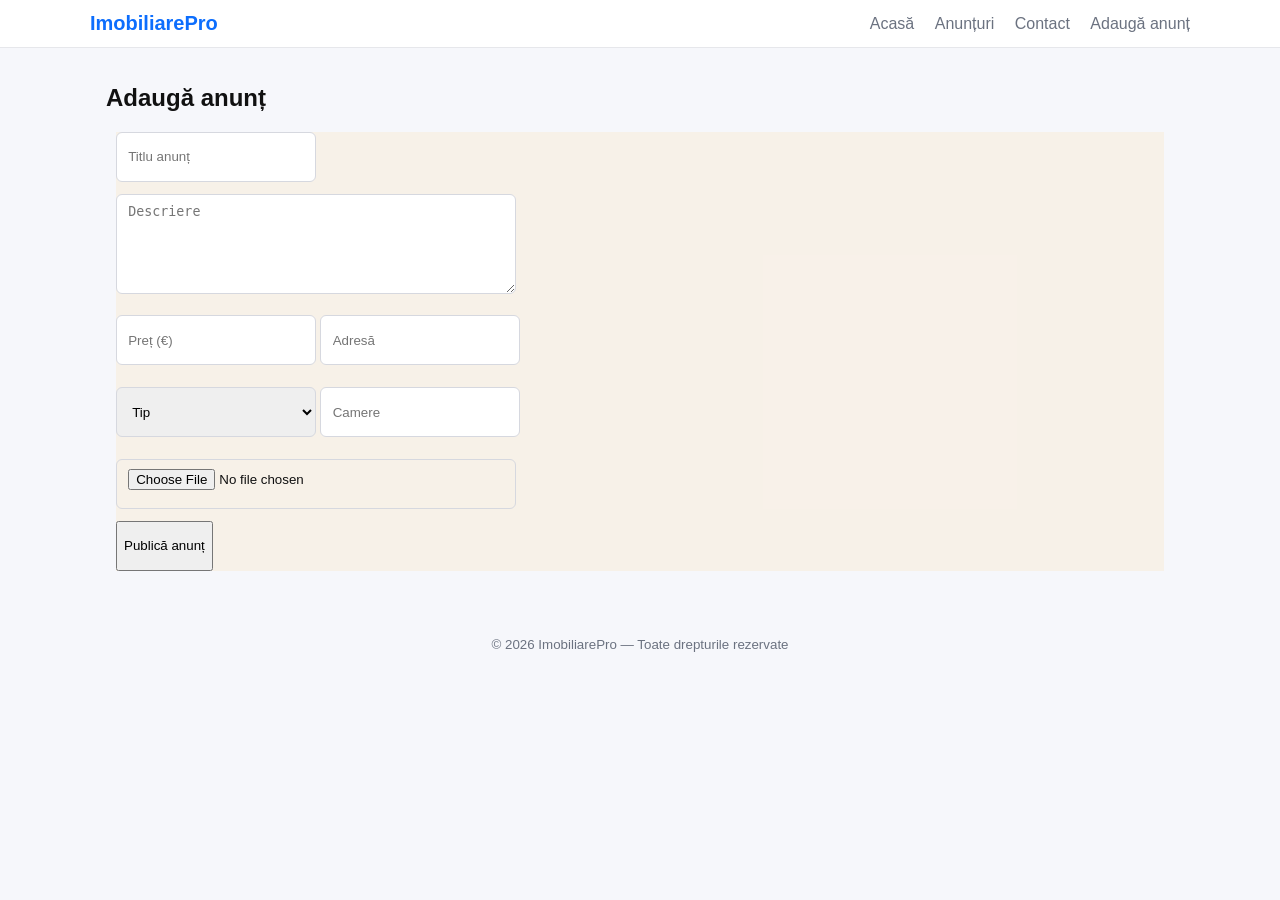
==== add-listing.html @ 3daa479d "Start form page" ====
<!DOCTYPE html>
<html lang="en">
<head>
    <meta charset="UTF-8">
    <meta http-equiv="X-UA-Compatible" content="IE=edge">
    <meta name="viewport" content="width=device-width, initial-scale=1.0">
    <title>Document</title>
    <link rel="stylesheet" href="Header-Style-and-footer.css">
    <link rel="stylesheet" href="Form-Style.css">
</head>
<body>
    <header class="site-header">
        <div class="container header-inner">
            <a class="logo" href="index.html">ImobiliarePro</a>
            <nav class="main-nav">
                <a href="Listing.html">Acasă</a>
                <a href="index.html">Anunțuri</a>
                <a href="index.html#contact">Contact</a>
                <a href="add-listing.html">Adaugă anunț</a>
            </nav>
        </div>
    </header>

    <main>
        <section class="container listings">
            <h2>Adaugă anunț</h2>
            <Form id ="addListingForm" class="Form">
                <input id ="Title" type="text" placeholder="Titlu anunț">
                <textarea id="Description" type="text" placeholder="Descriere"></textarea>
                <div>
                <input id="Price" type="number" placeholder="Preț (€)" min="0">
                <input id="Address" type="text" placeholder="Adresă">
                </div>
                <div>
                <select>
                    <option value="">Tip</option>
                    <option value="apartament">Apartament</option>
                    <option value="casa">Casă</option>
                </select>   
                <input id="Bedrooms" type="number" placeholder="Camere" min="1">
                </div>
                <input type="file" id="avatar" name="avatar" accept="image/png, image/jpeg" />
                <button class="btn-sub" type="submit">Publică anunț</button>
            </Form>
        </section>
    </main>

    <footer class="site-footer">
        <div class="container">
            <small>© 2026 ImobiliarePro — Toate drepturile rezervate</small>
        </div>
    </footer>

    <script src="script.js"></script>
</body>
</html>
---- Header-Style-and-footer.css ----
:root{
  --bg:#f6f7fb;
  --accent:#0d6efd;
  --muted:#6b7280;
  --card:#ffffff;
  --max-width:1100px;
}
*{box-sizing:border-box}
html,body
{height:100%}
body
{font-family:Segoe UI,Roboto,Arial,sans-serif;
    margin:0;
    background:var(--bg);
    color:#111}
.container{
  max-width:var(--max-width);
  margin:0 auto;
  padding:1rem}
.site-header
{background:#fff;
    border-bottom:1px solid #e6e7eb}
.header-inner
{display:flex;
    align-items:center;
    justify-content:space-between;
    padding:0.75rem 0}
.logo
{font-weight:700;color:var(--accent);
    text-decoration:none;
    font-size:1.25rem}
.main-nav a
{margin-left:1rem;
    color:var(--muted);
    text-decoration:none}
.main-nav a:hover{
  text-underline-position: under;
  text-decoration: underline;
  text-underline-offset: 0px;
  text-decoration-style: wavy;
}
.site-footer{
  padding:1.25rem 0;
  color:var(--muted);
  text-align:center;
}
---- Form-Style.css ----
form input,
form textarea,
form select,
form button {
  display: block;
  box-sizing: border-box;
  margin-bottom: 0.75rem;
  margin-top: 0.6rem;
  height: 50px;
  
}
form{
    background-color: rgba(250, 235, 215, 0.514);
    margin: 10px;
}
form input  {
    padding: 0.6rem 0.7rem;
    border: 1px solid #d6d8df;
    border-radius: 6px;
    width: 400px;
    border-style: double;
}
form #Price,
form #Address {
    display: inline-block;
    width: 200px;
    vertical-align: top;
}
form #Bedrooms
,form select{
    display :inline-block;
    width: 200px;
    

}
form select{
    padding: 0.6rem 0.7rem;
    border: 1px solid #d6d8df;
    border-radius: 6px;
    border-style: double;
}
form #Bedrooms{
    padding: 0.6rem 0.7rem;
    border: 1px solid #d6d8df;
    border-radius: 6px;
    
    border-style: double;
}
form #Description{
    padding: 0.6rem 0.7rem;
    border: 1px solid #d6d8df;
    border-radius: 6px;
    width: 400px;
    height: 100px;
    max-width: 400px;
    max-height: 200px;
    border-style: double;   
    text-align: left;
    vertical-align: text-top;
    


}
form #Title{
    padding: 0.6rem 0.7rem;
    border: 1px solid #d6d8df;
    border-radius: 6px;
    width: 200px;
    border-style: double; 
    max-width: 400px;  
}
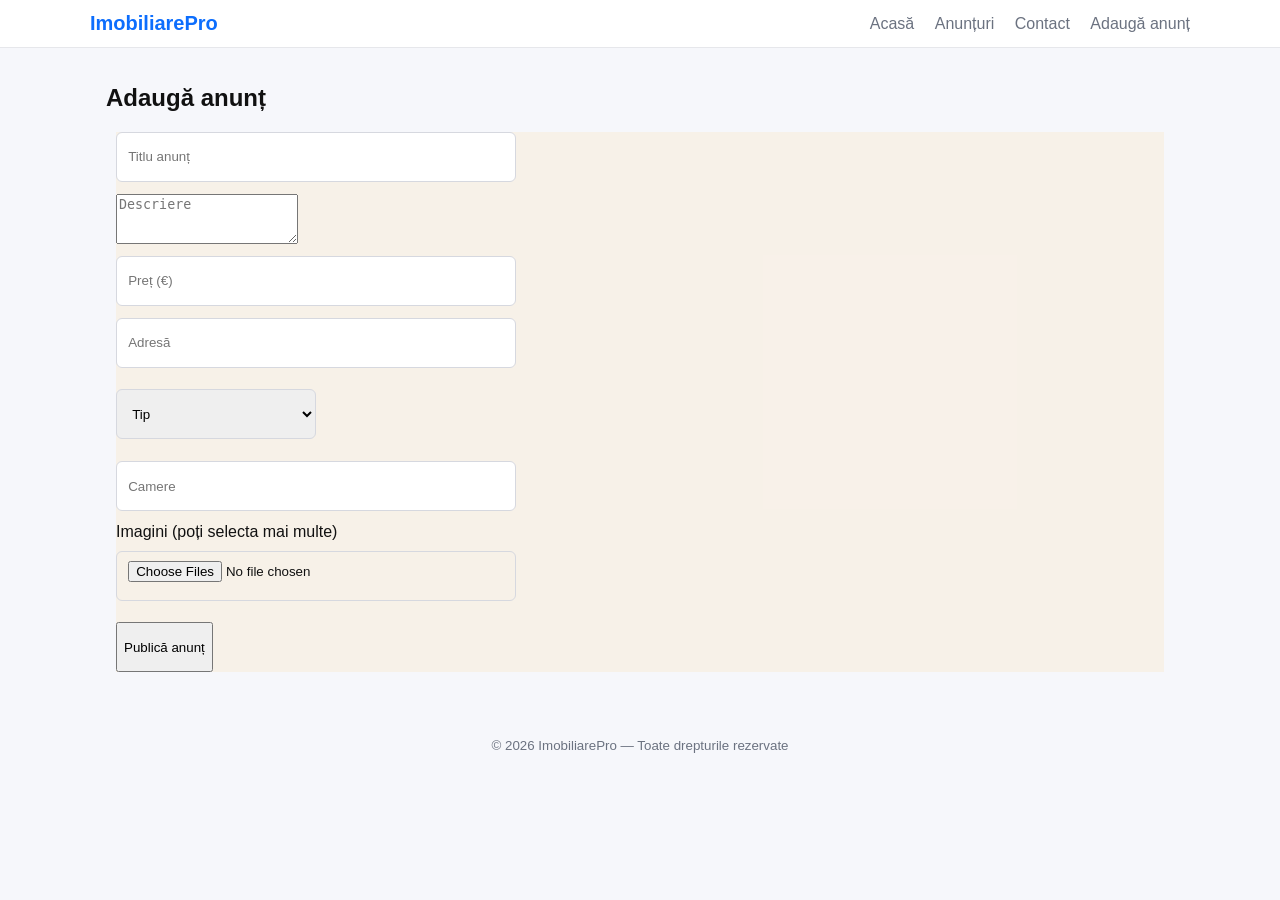
==== commit fb256f0d: "Product page desing and working product page" ====
--- a/add-listing.html
+++ b/add-listing.html
@@ -4,7 +4,7 @@
     <meta charset="UTF-8">
     <meta http-equiv="X-UA-Compatible" content="IE=edge">
     <meta name="viewport" content="width=device-width, initial-scale=1.0">
-    <title>Document</title>
+    <title>ImobiliarePro — Adaugă anunț</title>
     <link rel="stylesheet" href="Header-Style-and-footer.css">
     <link rel="stylesheet" href="Form-Style.css">
 </head>
@@ -24,24 +24,26 @@
     <main>
         <section class="container listings">
             <h2>Adaugă anunț</h2>
-            <Form id ="addListingForm" class="Form">
-                <input id ="Title" type="text" placeholder="Titlu anunț">
-                <textarea id="Description" type="text" placeholder="Descriere"></textarea>
+            <form id="addListingForm" class="Form">
+                <input id="title" type="text" placeholder="Titlu anunț" required>
+                <textarea id="description" placeholder="Descriere" required></textarea>
                 <div>
-                <input id="Price" type="number" placeholder="Preț (€)" min="0">
-                <input id="Address" type="text" placeholder="Adresă">
+                    <input id="price" type="number" placeholder="Preț (€)" min="0" required>
+                    <input id="location" type="text" placeholder="Adresă" required>
                 </div>
                 <div>
-                <select>
-                    <option value="">Tip</option>
-                    <option value="apartament">Apartament</option>
-                    <option value="casa">Casă</option>
-                </select>   
-                <input id="Bedrooms" type="number" placeholder="Camere" min="1">
+                    <select id="type">
+                        <option value="">Tip</option>
+                        <option value="apartament">Apartament</option>
+                        <option value="casa">Casă</option>
+                    </select>
+                    <input id="rooms" type="number" placeholder="Camere" min="1" required>
                 </div>
-                <input type="file" id="avatar" name="avatar" accept="image/png, image/jpeg" />
+                <label for="images">Imagini (poți selecta mai multe)</label>
+                <input type="file" id="images" name="images" accept="image/*" multiple />
+                <div id="imagePreview" class="image-preview"></div>
                 <button class="btn-sub" type="submit">Publică anunț</button>
-            </Form>
+            </form>
         </section>
     </main>
 
--- a/Form-Style.css
+++ b/Form-Style.css
@@ -69,3 +69,6 @@
     border-style: double; 
     max-width: 400px;  
 }
+
+.image-preview{display:flex;gap:0.5rem;margin-top:0.5rem}
+.preview-thumb{width:84px;height:64px;object-fit:cover;border-radius:6px;border:1px solid #ddd}
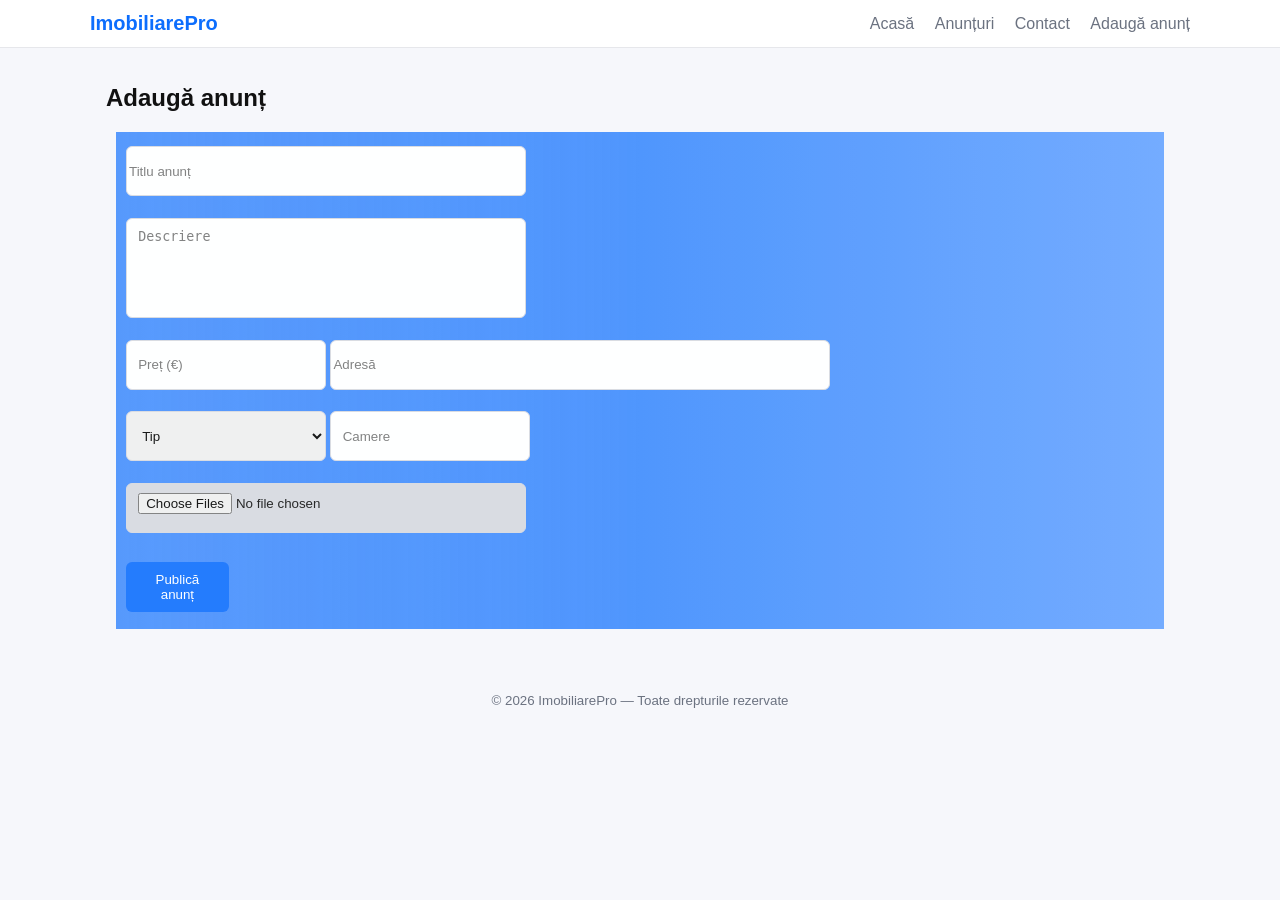
==== commit 92c0cedc: "Form style" ====
--- a/add-listing.html
+++ b/add-listing.html
@@ -1,5 +1,6 @@
 <!DOCTYPE html>
 <html lang="en">
+
 <head>
     <meta charset="UTF-8">
     <meta http-equiv="X-UA-Compatible" content="IE=edge">
@@ -8,6 +9,7 @@
     <link rel="stylesheet" href="Header-Style-and-footer.css">
     <link rel="stylesheet" href="Form-Style.css">
 </head>
+
 <body>
     <header class="site-header">
         <div class="container header-inner">
@@ -39,7 +41,6 @@
                     </select>
                     <input id="rooms" type="number" placeholder="Camere" min="1" required>
                 </div>
-                <label for="images">Imagini (poți selecta mai multe)</label>
                 <input type="file" id="images" name="images" accept="image/*" multiple />
                 <div id="imagePreview" class="image-preview"></div>
                 <button class="btn-sub" type="submit">Publică anunț</button>
@@ -55,4 +56,5 @@
 
     <script src="script.js"></script>
 </body>
+
 </html>
--- a/Header-Style-and-footer.css
+++ b/Header-Style-and-footer.css
@@ -1,47 +1,67 @@
-:root{
-  --bg:#f6f7fb;
-  --accent:#0d6efd;
-  --muted:#6b7280;
-  --card:#ffffff;
-  --max-width:1100px;
+:root {
+  --bg: #f6f7fb;
+  --accent: #0d6efd;
+  --muted: #6b7280;
+  --card: #ffffff;
+  --max-width: 1100px;
 }
-*{box-sizing:border-box}
-html,body
-{height:100%}
-body
-{font-family:Segoe UI,Roboto,Arial,sans-serif;
-    margin:0;
-    background:var(--bg);
-    color:#111}
-.container{
-  max-width:var(--max-width);
-  margin:0 auto;
-  padding:1rem}
-.site-header
-{background:#fff;
-    border-bottom:1px solid #e6e7eb}
-.header-inner
-{display:flex;
-    align-items:center;
-    justify-content:space-between;
-    padding:0.75rem 0}
-.logo
-{font-weight:700;color:var(--accent);
-    text-decoration:none;
-    font-size:1.25rem}
-.main-nav a
-{margin-left:1rem;
-    color:var(--muted);
-    text-decoration:none}
-.main-nav a:hover{
+
+* {
+  box-sizing: border-box
+}
+
+html,
+body {
+  height: 100%
+}
+
+body {
+  font-family: Segoe UI, Roboto, Arial, sans-serif;
+  margin: 0;
+  background: var(--bg);
+  color: #111
+}
+
+.container {
+  max-width: var(--max-width);
+  margin: 0 auto;
+  padding: 1rem
+}
+
+.site-header {
+  background: #fff;
+  border-bottom: 1px solid #e6e7eb
+}
+
+.header-inner {
+  display: flex;
+  align-items: center;
+  justify-content: space-between;
+  padding: 0.75rem 0
+}
+
+.logo {
+  font-weight: 700;
+  color: var(--accent);
+  text-decoration: none;
+  font-size: 1.25rem
+}
+
+.main-nav a {
+  margin-left: 1rem;
+  color: var(--muted);
+  text-decoration: none
+}
+
+.main-nav a:hover {
   text-underline-position: under;
   text-decoration: underline;
   text-underline-offset: 0px;
   text-decoration-style: wavy;
 }
-.site-footer{
-  padding:1.25rem 0;
-  color:var(--muted);
-  text-align:center;
-}
 
+.site-footer {
+  padding: 1.25rem 0;
+  color: var(--muted);
+  text-align: center;
+}
--- a/Form-Style.css
+++ b/Form-Style.css
@@ -1,52 +1,85 @@
+root {
+    --bg: #f6f7fb;
+    --accent: #0d6efd;
+    --muted: #6b7280;
+    --card: #ffffff;
+    --max-width: 1100px;
+}
+
 form input,
 form textarea,
 form select,
 form button {
-  display: block;
-  box-sizing: border-box;
-  margin-bottom: 0.75rem;
-  margin-top: 0.6rem;
-  height: 50px;
-  
+
+
+    margin-bottom: 0.75rem;
+    margin-top: 0.6rem;
+    height: 50px;
+
 }
-form{
-    background-color: rgba(250, 235, 215, 0.514);
+
+form {
+    padding: 5px 10px;
+    background: linear-gradient(to right, #0d6dfdc1, #3d8bfd, #66a3ff);
     margin: 10px;
+    opacity: 0.9;
+
+
 }
-form input  {
-    padding: 0.6rem 0.7rem;
+
+form textarea {
+    display: block;
+    resize: none;
+    border-radius: 6px;
+}
+
+form input {
+    /* padding: 0.6rem 0.7rem; */
     border: 1px solid #d6d8df;
     border-radius: 6px;
     width: 400px;
     border-style: double;
 }
-form #Price,
-form #Address {
+
+form #price,
+form #location {
+    display: inline-block;
+    width: 500px;
+    vertical-align: top;
+}
+
+form #rooms,
+form select {
     display: inline-block;
     width: 200px;
-    vertical-align: top;
-}
-form #Bedrooms
-,form select{
-    display :inline-block;
-    width: 200px;
-    
+
 
 }
-form select{
+
+form select {
     padding: 0.6rem 0.7rem;
     border: 1px solid #d6d8df;
     border-radius: 6px;
     border-style: double;
 }
-form #Bedrooms{
+
+form #rooms {
     padding: 0.6rem 0.7rem;
     border: 1px solid #d6d8df;
     border-radius: 6px;
-    
+    border-style: double;
+    width: 200px;
+}
+
+form #price {
+    padding: 0.6rem 0.7rem;
+    border: 1px solid #d6d8df;
+    border-radius: 6px;
+    width: 200px;
     border-style: double;
 }
-form #Description{
+
+form #description {
     padding: 0.6rem 0.7rem;
     border: 1px solid #d6d8df;
     border-radius: 6px;
@@ -54,21 +87,52 @@
     height: 100px;
     max-width: 400px;
     max-height: 200px;
-    border-style: double;   
+    border-style: double;
     text-align: left;
     vertical-align: text-top;
-    
+
 
 
 }
-form #Title{
+
+form #Title {
     padding: 0.6rem 0.7rem;
     border: 1px solid #d6d8df;
     border-radius: 6px;
     width: 200px;
-    border-style: double; 
-    max-width: 400px;  
+    border-style: double;
+    max-width: 400px;
 }
 
-.image-preview{display:flex;gap:0.5rem;margin-top:0.5rem}
-.preview-thumb{width:84px;height:64px;object-fit:cover;border-radius:6px;border:1px solid #ddd}
+.image-preview {
+    display: flex;
+    gap: 0.5rem;
+    margin-top: 0.5rem
+}
+
+.preview-thumb {
+    width: 84px;
+    height: 64px;
+    object-fit: cover;
+    border-radius: 6px;
+    border: 1px solid #ddd
+}
+
+button {
+    background-color: var(--accent);
+    color: white;
+    padding: 0.6rem 0.7rem;
+    border: none;
+    cursor: pointer;
+    width: 10%;
+    border-radius: 6px;
+}
+
+form #images {
+    background-color: #d6d8df;
+    padding: 0.6rem 0.7rem;
+    border: 1px solid #d6d8df;
+    border-radius: 6px;
+    width: 400px;
+    border-style: double;
+}
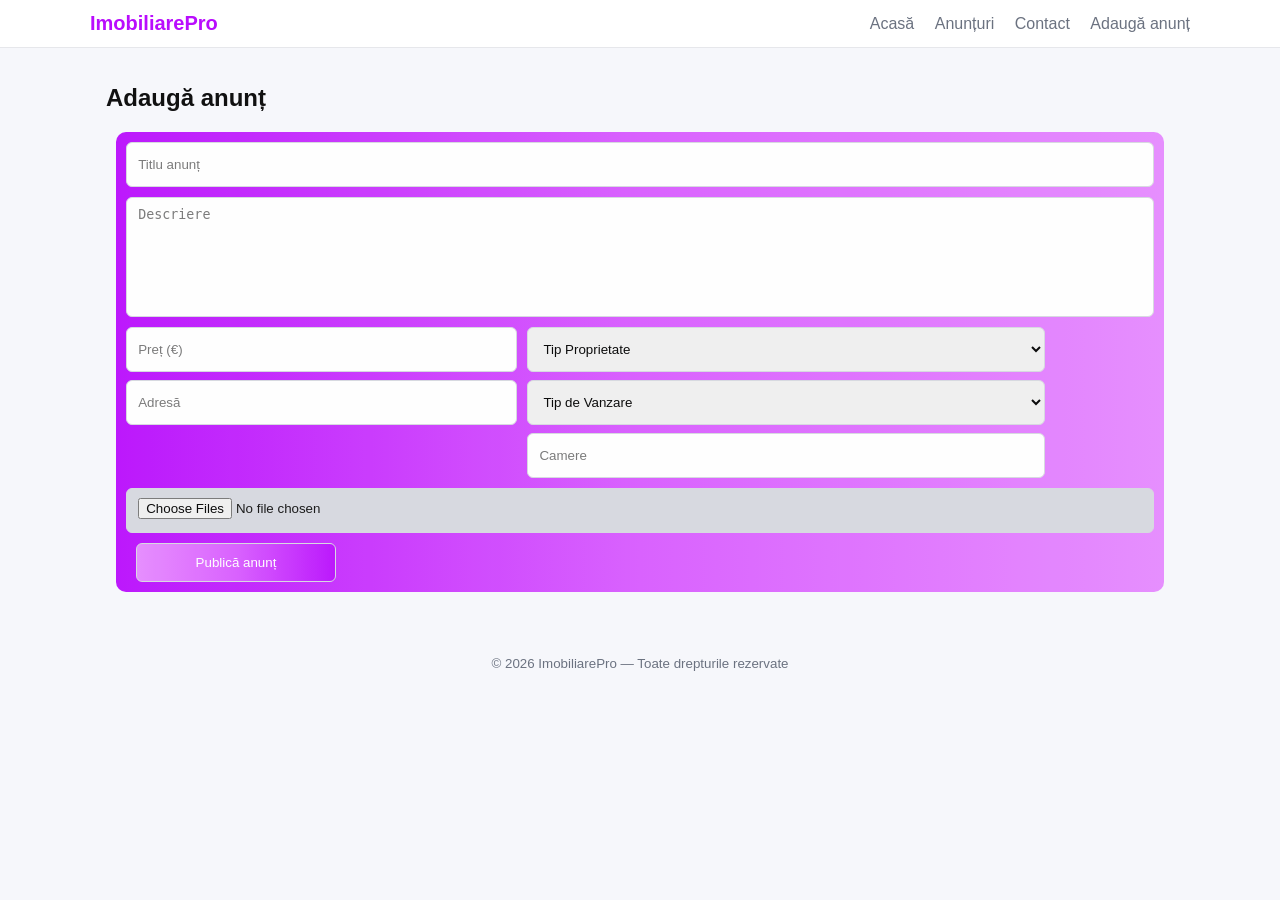
==== commit 9be9ca59: "incercare de a lua datele din baza de date" ====
--- a/add-listing.html
+++ b/add-listing.html
@@ -35,9 +35,15 @@
                 </div>
                 <div>
                     <select id="type">
-                        <option value="">Tip</option>
+                        <option value="">Tip Proprietate</option>
                         <option value="apartament">Apartament</option>
                         <option value="casa">Casă</option>
+                    </select>
+                     <select id="selling-type">
+                        <option value="">Tip de Vanzare</option>
+                        <option value="De vânzare">De vânzare</option>
+                        <option value="De închiriat">De închiriat</option>
+                        <option value="De închiriat/De vânzare">De închiriat/De vânzare</option>
                     </select>
                     <input id="rooms" type="number" placeholder="Camere" min="1" required>
                 </div>
--- a/Header-Style-and-footer.css
+++ b/Header-Style-and-footer.css
@@ -1,6 +1,6 @@
 :root {
   --bg: #f6f7fb;
-  --accent: #0d6efd;
+    --accent: #b90dfd;
   --muted: #6b7280;
   --card: #ffffff;
   --max-width: 1100px;
@@ -64,4 +64,42 @@
   padding: 1.25rem 0;
   color: var(--muted);
   text-align: center;
+}
+
+@media (max-width: 480px) {
+
+  .logo {
+    font-size: 1.1rem;
+  }
+
+  .main-nav a {
+    font-size: 0.9rem;
+  }
+
+}
+
+@media (max-width: 768px) {
+
+  .header-inner {
+    flex-direction: column;
+    align-items: center;
+  }
+
+  .main-nav {
+    width: 100%;
+    flex-direction: column;
+    align-items: center;
+    gap: 0.5rem;
+    margin-top: 0.5rem;
+  }
+
+  .main-nav a {
+    width: 100%;
+    padding: 0.5rem 0;
+  }
+
+  .container {
+    padding: 0.75rem;
+  }
+
 }
--- a/Form-Style.css
+++ b/Form-Style.css
@@ -1,113 +1,99 @@
-root {
+:root {
     --bg: #f6f7fb;
-    --accent: #0d6efd;
+    --accent: #b90dfd;
     --muted: #6b7280;
     --card: #ffffff;
     --max-width: 1100px;
 }
 
+form {
+    padding: 10px;
+    background: linear-gradient(to right, #b90dfd, #d85bff, #e68aff);
+    margin: 10px;
+    opacity: 0.95;
+    border-radius: 10px;
+    display: flex;
+    flex-wrap: wrap;
+    gap: 10px;
+}
+
 form input,
 form textarea,
-form select,
-form button {
+form select {
+    margin: 0;
+    height: 45px;
+    border: 1px solid #d6d8df;
+    border-radius: 6px;
+    border-style: double;
+    padding: 0.6rem 0.7rem;
+    width: 100%;
+}
+form select {
+    margin-bottom: 0.5rem;
+}
 
+form textarea {
+    height: 100px;
+    resize: none;
+}
 
-    margin-bottom: 0.75rem;
-    margin-top: 0.6rem;
-    height: 50px;
+form #Title {
+    flex: 1 1 200px;
+}
+
+form #location {
+    flex: 1 1 300px;
+}
+
+form #price {
+    flex: 1 1 150px;
+    margin-bottom: 0.5rem;
 
 }
 
-form {
-    padding: 5px 10px;
-    background: linear-gradient(to right, #0d6dfdc1, #3d8bfd, #66a3ff);
-    margin: 10px;
-    opacity: 0.9;
-
-
-}
-
-form textarea {
-    display: block;
-    resize: none;
-    border-radius: 6px;
-}
-
-form input {
-    /* padding: 0.6rem 0.7rem; */
-    border: 1px solid #d6d8df;
-    border-radius: 6px;
-    width: 400px;
-    border-style: double;
-}
-
-form #price,
-form #location {
-    display: inline-block;
-    width: 500px;
-    vertical-align: top;
-}
-
-form #rooms,
-form select {
-    display: inline-block;
-    width: 200px;
-
-
+form #rooms {
+    flex: 1 1 120px;
 }
 
 form select {
-    padding: 0.6rem 0.7rem;
-    border: 1px solid #d6d8df;
-    border-radius: 6px;
-    border-style: double;
-}
-
-form #rooms {
-    padding: 0.6rem 0.7rem;
-    border: 1px solid #d6d8df;
-    border-radius: 6px;
-    border-style: double;
-    width: 200px;
-}
-
-form #price {
-    padding: 0.6rem 0.7rem;
-    border: 1px solid #d6d8df;
-    border-radius: 6px;
-    width: 200px;
-    border-style: double;
+    flex: 1 1 150px;
 }
 
 form #description {
-    padding: 0.6rem 0.7rem;
-    border: 1px solid #d6d8df;
-    border-radius: 6px;
-    width: 400px;
-    height: 100px;
-    max-width: 400px;
-    max-height: 200px;
-    border-style: double;
-    text-align: left;
-    vertical-align: text-top;
-
-
-
+    flex: 1 1 100%;
+    height: 120px;
 }
 
-form #Title {
-    padding: 0.6rem 0.7rem;
+form #images {
+    flex: 1 1 100%;
+    background-color: #d6d8df;
+}
+
+button {
+     background: linear-gradient(to left, #b90dfd, #d85bff, #e68aff);
+    color: white;
+    padding: 0.7rem;
     border: 1px solid #d6d8df;
+    cursor: pointer;
     border-radius: 6px;
-    width: 200px;
-    border-style: double;
-    max-width: 400px;
+    flex: 1 1 150px;
+    max-width: 200px;
+    transition: transform 0.3s ease-in-out;
+    
 }
+button:active {
+    scale:1.02;
+}
+button:hover {
+   box-shadow: 0 4px 8px rgba(0, 0, 0, 0.2);
+}
+
 
 .image-preview {
     display: flex;
     gap: 0.5rem;
-    margin-top: 0.5rem
+    margin-top: 0.5rem;
+    flex-wrap: wrap;
 }
 
 .preview-thumb {
@@ -115,24 +101,32 @@
     height: 64px;
     object-fit: cover;
     border-radius: 6px;
-    border: 1px solid #ddd
+    border: 1px solid #ddd;
 }
 
-button {
-    background-color: var(--accent);
-    color: white;
-    padding: 0.6rem 0.7rem;
-    border: none;
-    cursor: pointer;
-    width: 10%;
-    border-radius: 6px;
+@media (max-width: 768px) {
+    form {
+        flex-direction: column;
+    }
+
+    button {
+        width: 40%;
+        max-height: 50px;
+    }
 }
 
-form #images {
-    background-color: #d6d8df;
-    padding: 0.6rem 0.7rem;
-    border: 1px solid #d6d8df;
-    border-radius: 6px;
-    width: 400px;
-    border-style: double;
+@media (max-width: 480px) {
+
+    form input,
+    form select,
+    form textarea {
+        font-size: 0.9rem;
+    }
+
+    form #price,
+    form #rooms,
+    form select {
+        margin-bottom: 1rem;
+    }
+
 }
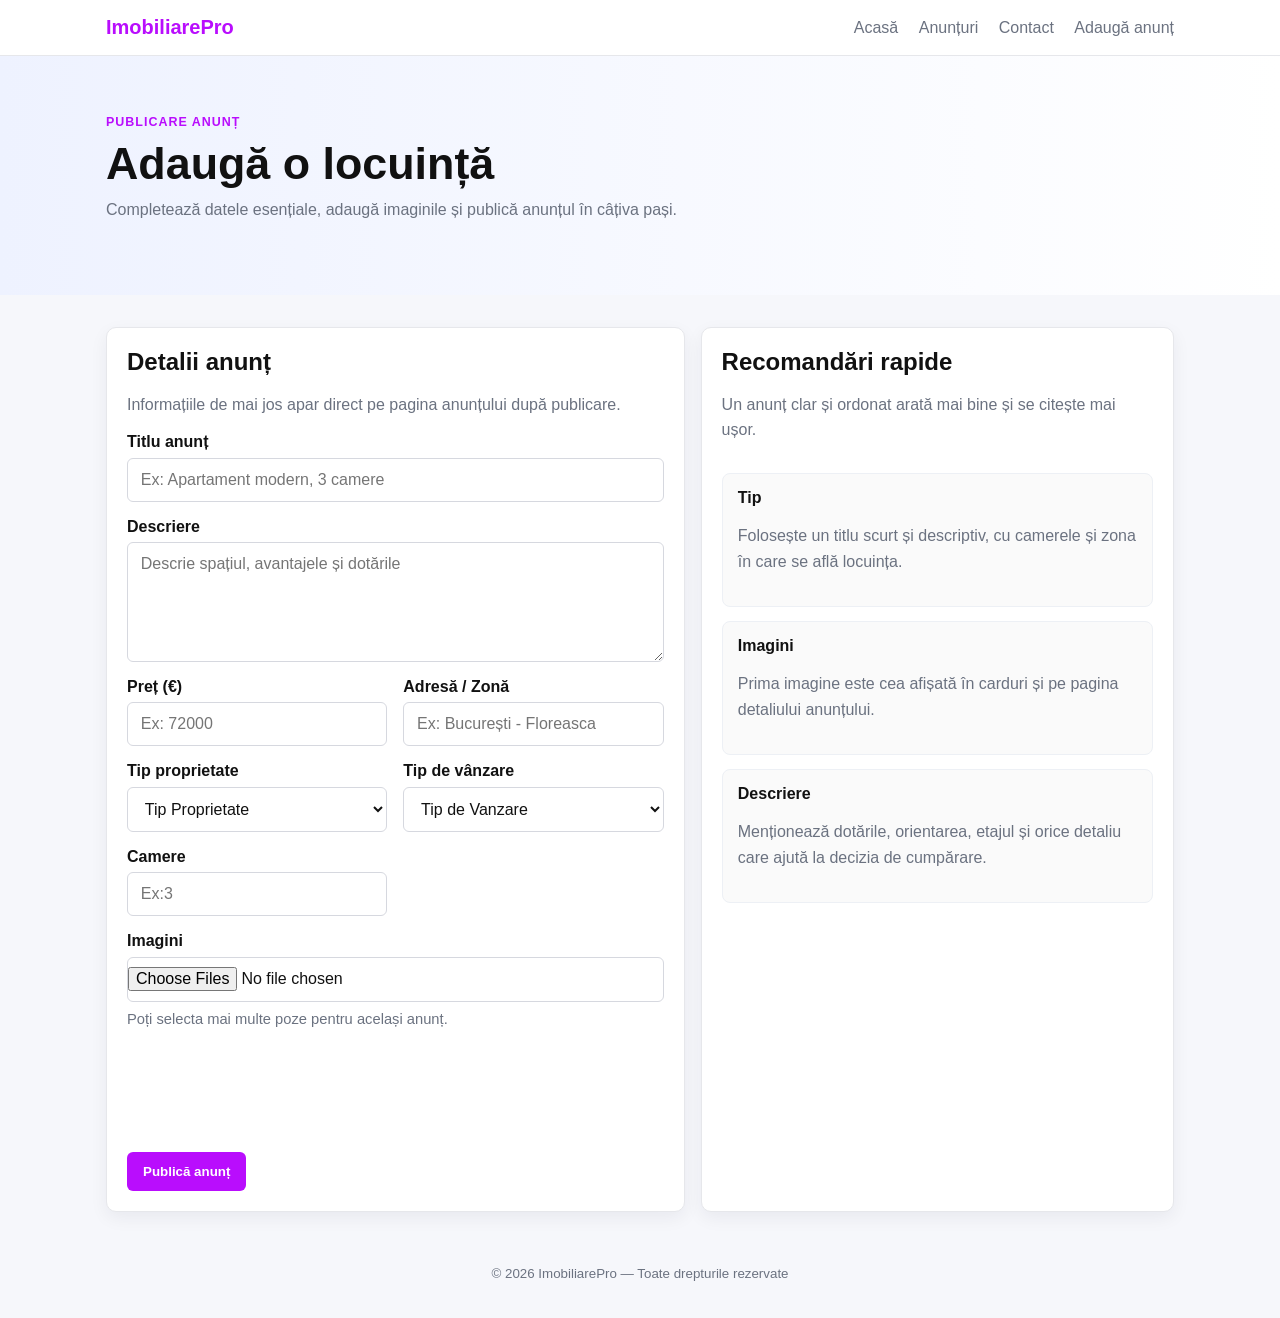
==== commit 58df0c71: "Desing mai bun la form si la Termeni si conditi" ====
--- a/add-listing.html
+++ b/add-listing.html
@@ -1,5 +1,5 @@
 <!DOCTYPE html>
-<html lang="en">
+<html lang="ro">
 
 <head>
     <meta charset="UTF-8">
@@ -15,8 +15,8 @@
         <div class="container header-inner">
             <a class="logo" href="index.html">ImobiliarePro</a>
             <nav class="main-nav">
-                <a href="Listing.html">Acasă</a>
-                <a href="index.html">Anunțuri</a>
+                <a href="index.html">Acasă</a>
+                <a href="Buy.html">Anunțuri</a>
                 <a href="index.html#contact">Contact</a>
                 <a href="add-listing.html">Adaugă anunț</a>
             </nav>
@@ -24,33 +24,103 @@
     </header>
 
     <main>
-        <section class="container listings">
-            <h2>Adaugă anunț</h2>
-            <form id="addListingForm" class="Form">
-                <input id="title" type="text" placeholder="Titlu anunț" required>
-                <textarea id="description" placeholder="Descriere" required></textarea>
-                <div>
-                    <input id="price" type="number" placeholder="Preț (€)" min="0" required>
-                    <input id="location" type="text" placeholder="Adresă" required>
+        <section class="hero form-hero">
+            <div class="container">
+                <span class="hero-kicker">Publicare anunț</span>
+                <h1>Adaugă o locuință</h1>
+                <p class="lead">Completează datele esențiale, adaugă imaginile și publică anunțul în câțiva pași.</p>
+            </div>
+        </section>
+
+        <section class="container form-layout">
+            <article class="form-card">
+                <div class="section-head">
+                    <h2>Detalii anunț</h2>
+                    <p>Informațiile de mai jos apar direct pe pagina anunțului după publicare.</p>
                 </div>
-                <div>
-                    <select id="type">
-                        <option value="">Tip Proprietate</option>
-                        <option value="apartament">Apartament</option>
-                        <option value="casa">Casă</option>
-                    </select>
-                     <select id="selling-type">
-                        <option value="">Tip de Vanzare</option>
-                        <option value="De vânzare">De vânzare</option>
-                        <option value="De închiriat">De închiriat</option>
-                        <option value="De închiriat/De vânzare">De închiriat/De vânzare</option>
-                    </select>
-                    <input id="rooms" type="number" placeholder="Camere" min="1" required>
+
+                <form id="addListingForm" class="listing-form">
+                    <div class="field field-full">
+                        <label for="title">Titlu anunț</label>
+                        <input id="title" type="text" placeholder="Ex: Apartament modern, 3 camere" required>
+                    </div>
+
+                    <div class="field field-full">
+                        <label for="description">Descriere</label>
+                        <textarea id="description" placeholder="Descrie spațiul, avantajele și dotările" required></textarea>
+                    </div>
+
+                    <div class="field">
+                        <label for="price">Preț (€)</label>
+                        <input id="price" type="number" placeholder="Ex: 72000" min="0" required>
+                    </div>
+
+                    <div class="field">
+                        <label for="location">Adresă / Zonă</label>
+                        <input id="location" type="text" placeholder="Ex: București - Floreasca" required>
+                    </div>
+
+                    <div class="field">
+                        <label for="type">Tip proprietate</label>
+                        <select id="type">
+                            <option value="">Tip Proprietate</option>
+                            <option value="apartament">Apartament</option>
+                            <option value="casa">Casă</option>
+                        </select>
+                    </div>
+
+                    <div class="field">
+                        <label for="selling-type">Tip de vânzare</label>
+                        <select id="selling-type">
+                            <option value="">Tip de Vanzare</option>
+                            <option value="De vânzare">De vânzare</option>
+                            <option value="De închiriat">De închiriat</option>
+                            <option value="De închiriat/De vânzare">De închiriat/De vânzare</option>
+                        </select>
+                    </div>
+
+                    <div class="field">
+                        <label for="rooms">Camere</label>
+                        <input id="rooms" type="number" placeholder="Ex:3" min="1" required>
+                    </div>
+
+                    <div class="field field-full">
+                        <label for="images">Imagini</label>
+                        <input type="file" id="images" name="images" accept="image/*" multiple />
+                        <p class="field-note">Poți selecta mai multe poze pentru același anunț.</p>
+                    </div>
+
+                    <div class="field field-full">
+                        <div id="imagePreview" class="image-preview"></div>
+                    </div>
+
+                    <div class="field field-full form-actions">
+                        <button class="btn-sub" type="submit">Publică anunț</button>
+                    </div>
+                </form>
+            </article>
+
+            <aside class="form-card info-card">
+                <div class="section-head">
+                    <h2>Recomandări rapide</h2>
+                    <p>Un anunț clar și ordonat arată mai bine și se citește mai ușor.</p>
                 </div>
-                <input type="file" id="images" name="images" accept="image/*" multiple />
-                <div id="imagePreview" class="image-preview"></div>
-                <button class="btn-sub" type="submit">Publică anunț</button>
-            </form>
+
+                <div class="tip-box">
+                    <strong>Tip</strong>
+                    <p>Folosește un titlu scurt și descriptiv, cu camerele și zona în care se află locuința.</p>
+                </div>
+
+                <div class="tip-box">
+                    <strong>Imagini</strong>
+                    <p>Prima imagine este cea afișată în carduri și pe pagina detaliului anunțului.</p>
+                </div>
+
+                <div class="tip-box">
+                    <strong>Descriere</strong>
+                    <p>Menționează dotările, orientarea, etajul și orice detaliu care ajută la decizia de cumpărare.</p>
+                </div>
+            </aside>
         </section>
     </main>
 
--- a/Form-Style.css
+++ b/Form-Style.css
@@ -1,132 +1,212 @@
 :root {
-    --bg: #f6f7fb;
-    --accent: #b90dfd;
-    --muted: #6b7280;
-    --card: #ffffff;
-    --max-width: 1100px;
-}
-
-form {
-    padding: 10px;
-    background: linear-gradient(to right, #b90dfd, #d85bff, #e68aff);
-    margin: 10px;
-    opacity: 0.95;
-    border-radius: 10px;
-    display: flex;
-    flex-wrap: wrap;
-    gap: 10px;
-}
-
-form input,
-form textarea,
-form select {
-    margin: 0;
-    height: 45px;
-    border: 1px solid #d6d8df;
-    border-radius: 6px;
-    border-style: double;
-    padding: 0.6rem 0.7rem;
-    width: 100%;
-}
-form select {
-    margin-bottom: 0.5rem;
-}
-
-form textarea {
-    height: 100px;
-    resize: none;
-}
-
-form #Title {
-    flex: 1 1 200px;
-}
-
-form #location {
-    flex: 1 1 300px;
-}
-
-form #price {
-    flex: 1 1 150px;
-    margin-bottom: 0.5rem;
-
-}
-
-form #rooms {
-    flex: 1 1 120px;
-}
-
-form select {
-    flex: 1 1 150px;
-}
-
-form #description {
-    flex: 1 1 100%;
-    height: 120px;
-}
-
-form #images {
-    flex: 1 1 100%;
-    background-color: #d6d8df;
-}
-
-button {
-     background: linear-gradient(to left, #b90dfd, #d85bff, #e68aff);
-    color: white;
-    padding: 0.7rem;
-    border: 1px solid #d6d8df;
-    cursor: pointer;
-    border-radius: 6px;
-    flex: 1 1 150px;
-    max-width: 200px;
-    transition: transform 0.3s ease-in-out;
-    
-}
-button:active {
-    scale:1.02;
-}
-button:hover {
-   box-shadow: 0 4px 8px rgba(0, 0, 0, 0.2);
-}
-
+  --bg: #f6f7fb;
+  --accent: #b90dfd;
+  --muted: #6b7280;
+  --card: #ffffff;
+  --line: #e6e7eb;
+  --max-width: 1100px;
+}
+
+* {
+  box-sizing: border-box;
+}
+
+html,
+body {
+  height: 100%;
+}
+
+body {
+  font-family: Segoe UI, Roboto, Arial, sans-serif;
+  margin: 0;
+  background: var(--bg);
+  color: #111;
+}
+
+.container {
+  max-width: var(--max-width);
+  margin: 0 auto;
+  padding: 1rem;
+}
+
+.hero {
+  background: linear-gradient(90deg, #eef2ff 0%, #ffffff 100%);
+  padding: 2.5rem 0;
+}
+
+.hero-kicker {
+  display: inline-block;
+  text-transform: uppercase;
+  letter-spacing: 0.08em;
+  color: var(--accent);
+  font-weight: 700;
+  font-size: 0.78rem;
+}
+
+.hero h1 {
+  margin: 0.5rem 0 0;
+  font-size: clamp(1.8rem, 4vw, 2.8rem);
+}
+
+.lead {
+  color: var(--muted);
+  margin-top: 0.5rem;
+  max-width: 70ch;
+  line-height: 1.6;
+}
+
+.form-layout {
+  display: grid;
+  grid-template-columns: 1.1fr 0.9fr;
+  gap: 1rem;
+  margin-top: 1rem;
+}
+
+.form-card {
+  background: var(--card);
+  border: 1px solid var(--line);
+  border-radius: 10px;
+  box-shadow: 0 6px 18px rgba(20, 20, 50, 0.06);
+  padding: 1.25rem;
+}
+
+.section-head h2 {
+  margin: 0;
+}
+
+.section-head p,
+.field-note,
+.tip-box p {
+  color: var(--muted);
+  line-height: 1.6;
+}
+
+.listing-form {
+  display: grid;
+  grid-template-columns: repeat(2, minmax(0, 1fr));
+  gap: 1rem;
+  margin-top: 1rem;
+}
+
+.field {
+  display: grid;
+  gap: 0.4rem;
+}
+
+.field-full {
+  grid-column: 1 / -1;
+}
+
+.field label {
+  font-weight: 600;
+  color: #111;
+}
+
+.listing-form input,
+.listing-form textarea,
+.listing-form select {
+  width: 100%;
+  border: 1px solid #d6d8df;
+  border-radius: 6px;
+  padding: 0.75rem 0.8rem;
+  background: #fff;
+  color: #111;
+  font: inherit;
+}
+
+.listing-form textarea {
+  min-height: 120px;
+  resize: vertical;
+}
+
+#images {
+  padding: 0.6rem 0;
+}
+
+.field-note {
+  margin: 0;
+  font-size: 0.92rem;
+}
 
 .image-preview {
-    display: flex;
-    gap: 0.5rem;
-    margin-top: 0.5rem;
-    flex-wrap: wrap;
+  display: flex;
+  gap: 0.5rem;
+  flex-wrap: wrap;
+  min-height: 84px;
 }
 
 .preview-thumb {
-    width: 84px;
-    height: 64px;
-    object-fit: cover;
-    border-radius: 6px;
-    border: 1px solid #ddd;
-}
-
-@media (max-width: 768px) {
-    form {
-        flex-direction: column;
-    }
-
-    button {
-        width: 40%;
-        max-height: 50px;
-    }
-}
-
-@media (max-width: 480px) {
-
-    form input,
-    form select,
-    form textarea {
-        font-size: 0.9rem;
-    }
-
-    form #price,
-    form #rooms,
-    form select {
-        margin-bottom: 1rem;
-    }
-
-}+  width: 84px;
+  height: 64px;
+  object-fit: cover;
+  border-radius: 6px;
+  border: 1px solid #ddd;
+}
+
+.form-actions {
+  display: flex;
+  justify-content: flex-start;
+  padding-top: 0.25rem;
+}
+
+.btn-sub {
+  display: inline-block;
+  background: var(--accent);
+  color: #fff;
+  padding: 0.75rem 1rem;
+  border: 0;
+  border-radius: 6px;
+  cursor: pointer;
+  font-weight: 700;
+  transition: background-color 0.2s ease, transform 0.2s ease;
+}
+
+.btn-sub:hover {
+  background-color: #720b9a;
+  transform: translateY(-1px);
+}
+
+.info-card {
+  display: grid;
+  gap: 0.9rem;
+  align-content: start;
+}
+
+.tip-box {
+  padding: 0.95rem;
+  border-radius: 8px;
+  background: #fafafa;
+  border: 1px solid #edf0f5;
+}
+
+.tip-box strong {
+  display: block;
+  margin-bottom: 0.25rem;
+}
+
+.site-footer {
+  padding: 1.25rem 0;
+  color: var(--muted);
+  text-align: center;
+}
+
+@media (max-width: 900px) {
+  .form-layout,
+  .listing-form {
+    grid-template-columns: 1fr;
+  }
+
+  .field-full {
+    grid-column: auto;
+  }
+}
+
+@media (max-width: 600px) {
+  .hero h1 {
+    font-size: 1.8rem;
+  }
+
+  .container {
+    padding: 0.75rem;
+  }
+}
